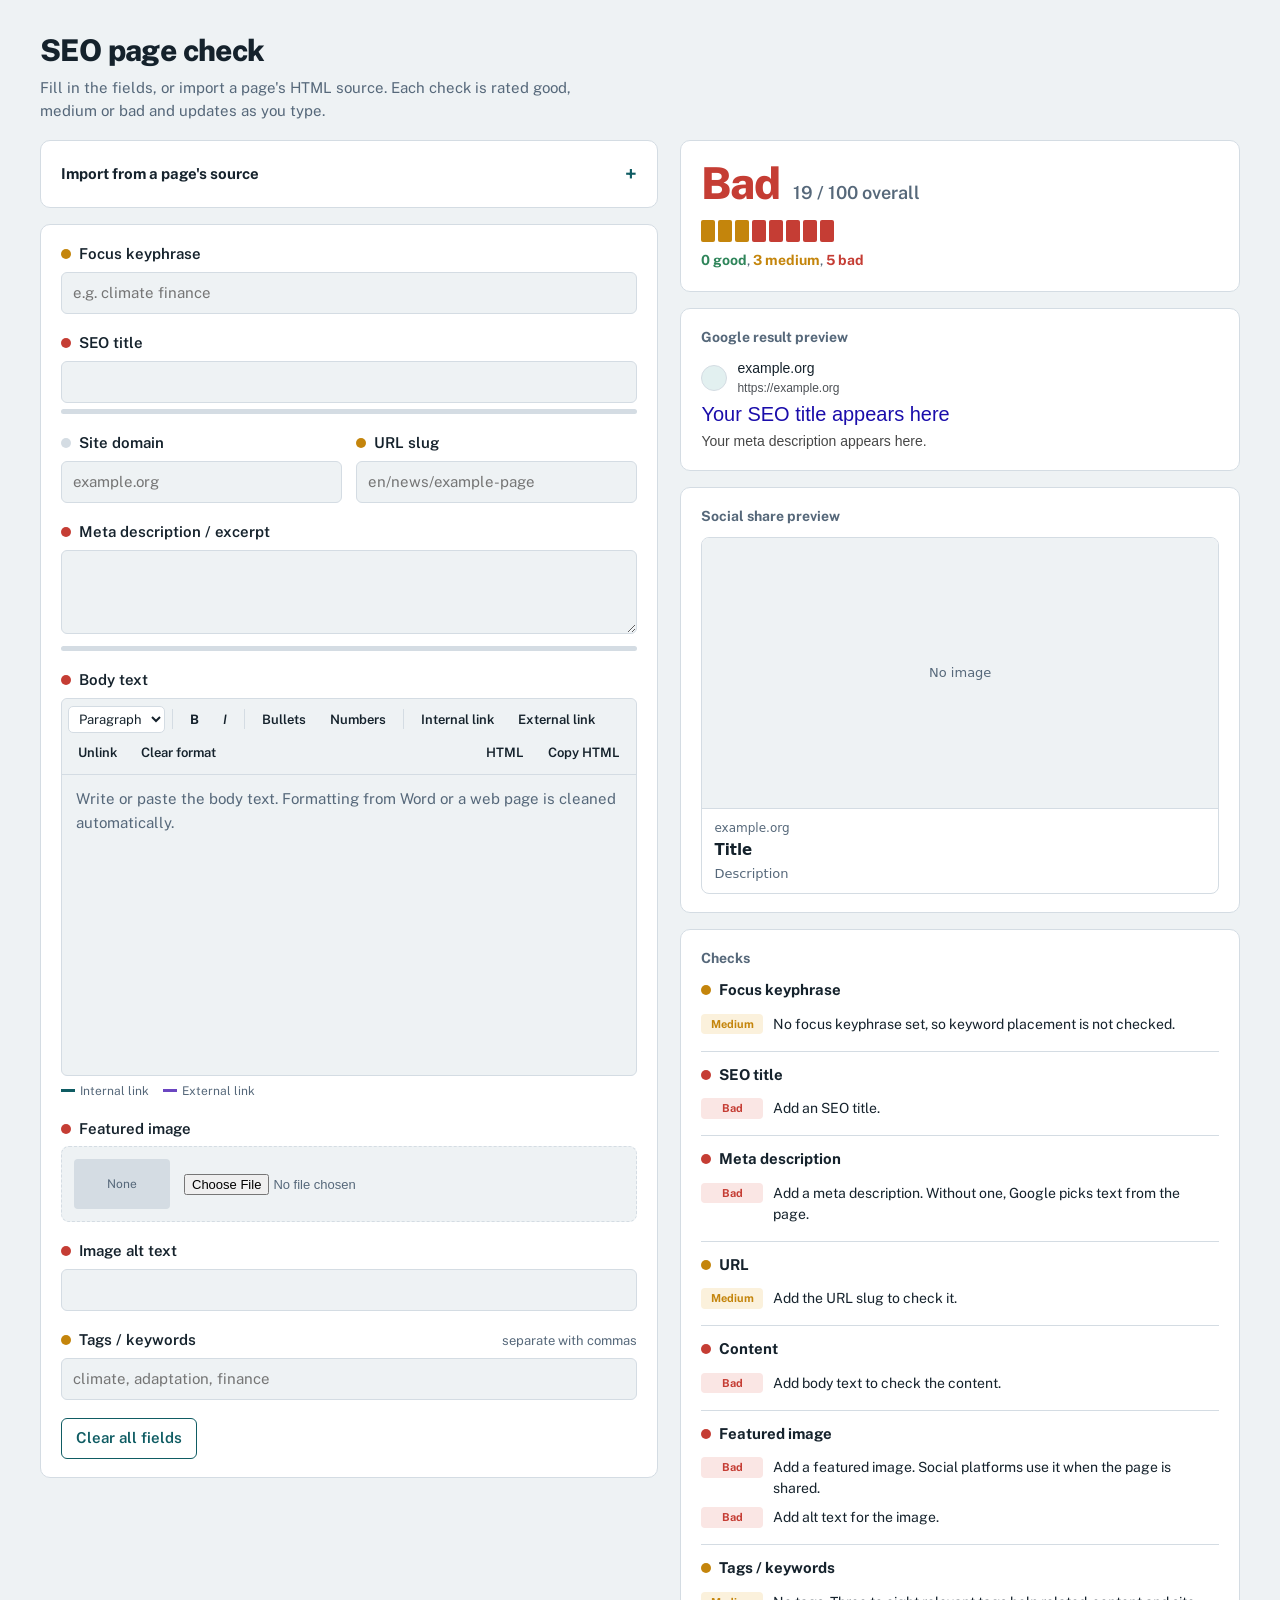
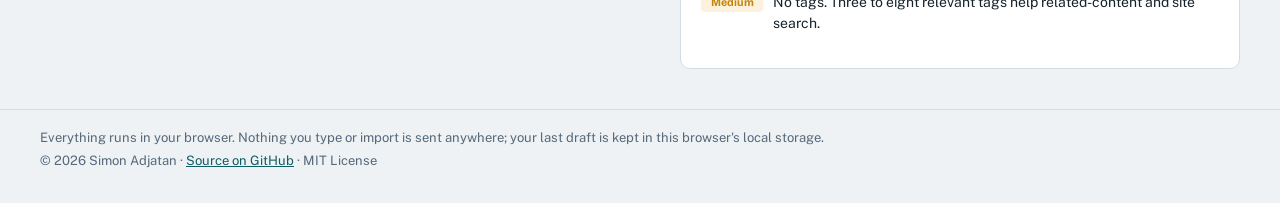
==== index.html @ a25891f6 "Initial release of SEO page check" ====
<!doctype html>
<html lang="en">
<head>
<meta charset="utf-8">
<meta name="viewport" content="width=device-width, initial-scale=1, viewport-fit=cover">
<title>SEO page check</title>
<meta name="description" content="Check a web page's SEO in your browser: title, meta description, URL, content, keyphrase, links, featured image and tags, with Google and social previews.">
<meta name="author" content="Simon Adjatan">
<meta name="theme-color" content="#0f5c63">
<link rel="canonical" href="https://thecoolsim.github.io/SEO-page-check/">
<meta property="og:type" content="website">
<meta property="og:title" content="SEO page check">
<meta property="og:description" content="Check a page's title, description, URL, content, links and images, with live Google and social previews. Runs in your browser.">
<meta property="og:url" content="https://thecoolsim.github.io/SEO-page-check/">
<meta name="twitter:card" content="summary">
<link rel="icon" href="data:image/svg+xml,%3Csvg xmlns='http://www.w3.org/2000/svg' viewBox='0 0 32 32'%3E%3Crect width='32' height='32' rx='7' fill='%230f5c63'/%3E%3Ccircle cx='14' cy='14' r='7' fill='none' stroke='white' stroke-width='3'/%3E%3Cpath d='M19 19l6 6' stroke='white' stroke-width='3' stroke-linecap='round'/%3E%3C/svg%3E">
<link rel="preconnect" href="https://fonts.googleapis.com">
<link rel="preconnect" href="https://fonts.gstatic.com" crossorigin>
<link href="https://fonts.googleapis.com/css2?family=Public+Sans:wght@400;500;600;700;800&display=swap" rel="stylesheet">
<link rel="stylesheet" href="seo-page-check.css">
</head>
<body>
<header class="top"><div class="wrap">
  <h1>SEO page check</h1>
  <p>Fill in the fields, or import a page's HTML source. Each check is rated good, medium or bad and updates as you type.</p>
</div></header>

<main class="wrap grid">
<section class="form">
  <div class="panel">
    <details id="importBox">
      <summary>Import from a page's source</summary>
      <ol>
        <li>Open the page in your browser.</li>
        <li>Open the source: Ctrl+U on Windows or Linux, Cmd+Option+U on a Mac (in Safari, turn on the Develop menu first).</li>
        <li>Select all, copy, and paste below.</li>
      </ol>
      <textarea id="src" placeholder="Paste the full HTML source here"></textarea>
      <div class="btns">
        <button id="importBtn" type="button">Read source</button>
        <button id="exampleBtn" type="button" class="ghost">Load an example</button>
        <span id="importMsg" class="small"></span>
      </div>
    </details>
  </div>

  <div class="panel">
    <div class="field">
      <label class="lbl" for="kp"><span class="dot" data-g="kp"></span>Focus keyphrase</label>
      <input type="text" id="kp" placeholder="e.g. climate finance">
    </div>
    <div class="field">
      <label class="lbl" for="title"><span class="dot" data-g="title"></span>SEO title <span class="hint" id="titleHint"></span></label>
      <input type="text" id="title">
      <div class="meter"><span id="titleBar"></span></div>
    </div>
    <div class="row2 field">
      <div>
        <label class="lbl" for="domain"><span class="dot"></span>Site domain</label>
        <input type="text" id="domain" placeholder="example.org">
      </div>
      <div>
        <label class="lbl" for="slug"><span class="dot" data-g="slug"></span>URL slug</label>
        <input type="text" id="slug" placeholder="en/news/example-page">
      </div>
    </div>
    <div class="field">
      <label class="lbl" for="desc"><span class="dot" data-g="desc"></span>Meta description / excerpt <span class="hint" id="descHint"></span></label>
      <textarea id="desc"></textarea>
      <div class="meter"><span id="descBar"></span></div>
    </div>
    <div class="field">
      <label class="lbl" id="bodyLbl"><span class="dot" data-g="body"></span>Body text <span class="hint" id="bodyHint"></span></label>
      <div class="rte-wrap" id="rteWrap">
        <div class="rte-bar" role="toolbar" aria-label="Body formatting">
          <select id="blockSel" class="fmt" aria-label="Text style" title="Text style">
            <option value="p">Paragraph</option><option value="h2">Heading 2</option><option value="h3">Heading 3</option><option value="h4">Heading 4</option><option value="blockquote">Quote</option>
          </select>
          <span class="sep fmt"></span>
          <button type="button" class="fmt" data-cmd="bold" title="Bold (Ctrl/Cmd+B)" aria-pressed="false"><b>B</b></button>
          <button type="button" class="fmt" data-cmd="italic" title="Italic (Ctrl/Cmd+I)" aria-pressed="false"><i>I</i></button>
          <span class="sep fmt"></span>
          <button type="button" class="fmt" data-cmd="insertUnorderedList" title="Bulleted list" aria-pressed="false">Bullets</button>
          <button type="button" class="fmt" data-cmd="insertOrderedList" title="Numbered list" aria-pressed="false">Numbers</button>
          <span class="sep fmt"></span>
          <button type="button" class="fmt" id="btnInt" title="Internal link">Internal link</button>
          <button type="button" class="fmt" id="btnExt" title="External link (Ctrl/Cmd+K)">External link</button>
          <button type="button" class="fmt" id="btnUnlink" title="Remove link">Unlink</button>
          <button type="button" class="fmt" id="btnClean" title="Remove bold, italic and stray formatting">Clear format</button>
          <span class="push"></span>
          <button type="button" id="btnHtml" aria-pressed="false" title="Show or edit the HTML">HTML</button>
          <button type="button" id="btnCopy" title="Copy clean HTML">Copy HTML</button>
        </div>
        <div class="rte-link" id="linkPanel" role="group" aria-label="Link">
          <strong id="linkLabel">Internal link</strong>
          <input type="text" id="linkUrl" aria-label="Link address">
          <label><input type="checkbox" id="linkBlank"> Open in new tab</label>
          <button type="button" id="linkApply">Apply</button>
          <button type="button" class="ghost" id="linkCancel">Cancel</button>
          <span class="note" id="linkNote"></span>
        </div>
        <div class="rte" id="bodyEditor" contenteditable="true" role="textbox" aria-multiline="true" aria-labelledby="bodyLbl" data-placeholder="Write or paste the body text. Formatting from Word or a web page is cleaned automatically."></div>
        <textarea id="bodyHtml" aria-label="Body HTML" spellcheck="false"></textarea>
      </div>
      <div class="rte-foot"><span class="k ki"><i></i>Internal link</span><span class="k ke"><i></i>External link</span><span id="linkCounts"></span><span id="copyMsg"></span></div>
    </div>
    <div class="field">
      <label class="lbl"><span class="dot" data-g="image"></span>Featured image</label>
      <div class="drop">
        <div class="thumb" id="thumb">None</div>
        <div class="info">
          <input type="file" id="imgFile" accept="image/*" aria-label="Choose featured image">
          <div id="imgInfo"></div>
        </div>
      </div>
    </div>
    <div class="field">
      <label class="lbl" for="alt"><span class="dot" data-g="image"></span>Image alt text</label>
      <input type="text" id="alt">
    </div>
    <div class="field">
      <label class="lbl" for="tags"><span class="dot" data-g="tags"></span>Tags / keywords <span class="hint">separate with commas</span></label>
      <input type="text" id="tags" placeholder="climate, adaptation, finance">
    </div>
    <div class="btns">
      <button type="button" class="ghost" id="clearBtn">Clear all fields</button>
    </div>
  </div>
</section>

<aside class="results">
  <div class="verdict" id="verdict"></div>
  <div class="previews">
    <div class="panel pv"><h2>Google result preview</h2><div class="serp" id="serp"></div></div>
    <div class="panel pv"><h2>Social share preview</h2><div class="social" id="social"></div></div>
  </div>
  <div class="panel groups"><h2>Checks</h2><div id="groups"></div></div>
</aside>
</main>

<footer class="foot"><div class="wrap">
  <p>Everything runs in your browser. Nothing you type or import is sent anywhere; your last draft is kept in this browser's local storage.</p>
  <p>&copy; 2026 Simon Adjatan &middot; <a href="https://github.com/Thecoolsim/SEO-page-check">Source on GitHub</a> &middot; MIT License</p>
</div></footer>

<script src="seo-page-check.js"></script>
</body>
</html>
---- seo-page-check.css ----
:root{
  --bg:#eef2f4; --surface:#ffffff; --ink:#15222c; --muted:#56687a; --line:#d4dce3;
  --accent:#0f5c63; --accent-soft:#e2f0f0;
  --good:#2f855a; --ok:#c4850c; --bad:#c53d34;
  --good-soft:#e5f3eb; --ok-soft:#fbf1dc; --bad-soft:#fae6e4;
  --serp-title:#1a0dab; --serp-url:#4d5156; --serp-desc:#474747; --ext:#6b46c1;
  box-sizing:border-box;
  padding-top:env(safe-area-inset-top,0px);
  padding-bottom:env(safe-area-inset-bottom,0px);
}
@media (prefers-color-scheme:dark){
  :root:not([data-theme="light"]){
    --bg:#0f171d; --surface:#17232c; --ink:#e4ecf1; --muted:#98aab8; --line:#2a3a46;
    --accent:#62b8bd; --accent-soft:#1b3438;
    --good:#55b67f; --ok:#e2a93b; --bad:#e3685f;
    --good-soft:#18322a; --ok-soft:#382c14; --bad-soft:#3a1d1b;
    --serp-title:#99c3ff; --serp-url:#bdc1c6; --serp-desc:#bdc1c6; --ext:#b9a2f0;
  }
}
:root[data-theme="dark"]{
  --bg:#0f171d; --surface:#17232c; --ink:#e4ecf1; --muted:#98aab8; --line:#2a3a46;
  --accent:#62b8bd; --accent-soft:#1b3438;
  --good:#55b67f; --ok:#e2a93b; --bad:#e3685f;
  --good-soft:#18322a; --ok-soft:#382c14; --bad-soft:#3a1d1b;
  --serp-title:#99c3ff; --serp-url:#bdc1c6; --serp-desc:#bdc1c6; --ext:#b9a2f0;
}
html{scroll-padding-top:env(safe-area-inset-top,0px)}
*,*::before,*::after{box-sizing:inherit}
body{margin:0;background:var(--bg);color:var(--ink);font-family:"Public Sans",system-ui,-apple-system,"Segoe UI",Roboto,Arial,sans-serif;font-size:15px;line-height:1.5}
.wrap{max-width:1240px;margin:0 auto;padding:0 20px}
.top{padding:28px 0 18px}
.top h1{font-size:30px;font-weight:800;letter-spacing:-0.02em;margin:0 0 4px}
.top p{margin:0;color:var(--muted);max-width:62ch}
.grid{display:grid;grid-template-columns:minmax(0,1.05fr) minmax(0,0.95fr);gap:22px;align-items:start;padding-bottom:40px}
@media (max-width:900px){.grid{grid-template-columns:minmax(0,1fr)}}
.panel{background:var(--surface);border:1px solid var(--line);border-radius:10px;padding:18px 20px}
.form .panel+.panel{margin-top:16px}
.field{margin-bottom:18px}
.field:last-child{margin-bottom:0}
label.lbl{display:flex;align-items:center;gap:8px;font-weight:600;margin-bottom:6px}
.dot{width:10px;height:10px;border-radius:50%;flex:none;background:var(--line)}
.dot.good{background:var(--good)} .dot.ok{background:var(--ok)} .dot.bad{background:var(--bad)}
.hint{font-weight:400;color:var(--muted);font-size:13px;margin-left:auto;text-align:right}
input[type=text],textarea{width:100%;font:inherit;color:var(--ink);background:var(--bg);border:1px solid var(--line);border-radius:6px;padding:9px 11px}
textarea{resize:vertical;min-height:84px}
.rte-wrap{border:1px solid var(--line);border-radius:6px;background:var(--bg)}
.rte-wrap:focus-within{outline:2px solid var(--accent);outline-offset:2px}
.rte-bar{display:flex;flex-wrap:wrap;gap:4px;padding:6px;border-bottom:1px solid var(--line);align-items:center;position:sticky;top:env(safe-area-inset-top,0px);background:var(--bg);border-radius:6px 6px 0 0;z-index:2}
.rte-bar button{background:transparent;color:var(--ink);border:1px solid transparent;padding:4px 9px;font-size:13px;border-radius:5px}
.rte-bar button:hover{border-color:var(--line)}
.rte-bar button[aria-pressed="true"]{background:var(--accent-soft);border-color:var(--accent);color:var(--accent)}
.rte-bar select{font:inherit;font-size:13px;color:var(--ink);background:var(--surface);border:1px solid var(--line);border-radius:5px;padding:4px 6px}
.rte-bar .sep{width:1px;height:20px;background:var(--line);margin:0 3px}
.rte-bar .push{margin-left:auto}
.rte-link{display:none;gap:8px;flex-wrap:wrap;align-items:center;padding:8px;border-bottom:1px solid var(--line);font-size:13px}
.rte-link.open{display:flex}
.rte-link input[type=text]{flex:1;min-width:200px;padding:6px 9px;background:var(--surface)}
.rte-link button{padding:5px 12px;font-size:13px}
.rte-link .note{flex-basis:100%;color:var(--muted)}
.rte{min-height:300px;max-height:680px;overflow:auto;padding:12px 14px;outline:none;line-height:1.6}
.rte:empty::before{content:attr(data-placeholder);color:var(--muted)}
.rte h2{font-size:20px;margin:18px 0 6px;line-height:1.3}
.rte h3{font-size:17px;margin:16px 0 6px}
.rte h4{font-size:15px;margin:14px 0 4px}
.rte p{margin:0 0 10px}
.rte ul,.rte ol{margin:0 0 10px;padding-left:22px}
.rte blockquote{margin:0 0 10px;padding-left:12px;border-left:3px solid var(--line);color:var(--muted)}
.rte a{text-underline-offset:2px}
.rte a[data-kind="internal"]{color:var(--accent);text-decoration:underline dotted}
.rte a[data-kind="external"]{color:var(--ext);text-decoration:underline}
.rte a[data-kind="external"]::after{content:"\2197";font-size:.8em;margin-left:1px}
#bodyHtml{display:none;border:0;border-radius:0 0 6px 6px;min-height:300px;font-family:ui-monospace,Menlo,Consolas,monospace;font-size:13px;background:var(--bg)}
.rte-wrap.html #bodyHtml{display:block}
.rte-wrap.html .rte,.rte-wrap.html .fmt{display:none}
.rte-foot{display:flex;flex-wrap:wrap;gap:14px;font-size:12px;color:var(--muted);margin-top:6px}
.rte-foot .k{display:inline-flex;align-items:center;gap:5px}
.rte-foot .k i{width:14px;height:3px;display:inline-block}
.rte-foot .ki i{background:var(--accent)} .rte-foot .ke i{background:var(--ext)}
#src{min-height:120px;font-size:13px}
input:focus-visible,textarea:focus-visible,button:focus-visible,summary:focus-visible,.drop:focus-within{outline:2px solid var(--accent);outline-offset:2px}
.meter{height:5px;background:var(--line);border-radius:3px;margin-top:6px;overflow:hidden}
.meter span{display:block;height:100%;width:0;background:var(--muted);transition:width .2s}
.meter span.good{background:var(--good)} .meter span.ok{background:var(--ok)} .meter span.bad{background:var(--bad)}
.row2{display:grid;grid-template-columns:1fr 1fr;gap:14px}
@media (max-width:560px){.row2{grid-template-columns:1fr}}
.small{font-size:13px;color:var(--muted);margin:6px 0 0}
button{font:inherit;font-weight:600;border-radius:6px;padding:8px 14px;cursor:pointer;border:1px solid var(--accent);background:var(--accent);color:var(--surface)}
button.ghost{background:transparent;color:var(--accent)}
details summary{cursor:pointer;font-weight:700;list-style:none;display:flex;justify-content:space-between;align-items:center}
details summary::-webkit-details-marker{display:none}
details summary::after{content:"+";font-size:20px;color:var(--accent)}
details[open] summary::after{content:"\2212"}
details ol{margin:10px 0 12px;padding-left:20px;color:var(--muted);font-size:14px}
.btns{display:flex;gap:10px;flex-wrap:wrap;align-items:center;margin-top:10px}
#importMsg{font-size:13px}
.drop{display:flex;gap:14px;align-items:center;border:1px dashed var(--line);border-radius:8px;padding:12px;background:var(--bg)}
.drop .thumb{width:96px;height:50px;border-radius:4px;background:var(--line);flex:none;overflow:hidden;display:flex;align-items:center;justify-content:center;color:var(--muted);font-size:12px}
.drop .thumb img{width:100%;height:100%;object-fit:cover}
.drop .info{font-size:13px;color:var(--muted);flex:1;min-width:0;overflow-wrap:anywhere}
.drop input[type=file]{font-size:13px;max-width:100%}

.results{position:sticky;top:calc(env(safe-area-inset-top,0px) + 12px)}
@media (max-width:900px){.results{position:static}}
.verdict{border-radius:10px;padding:20px;border:1px solid var(--line);background:var(--surface);margin-bottom:16px}
.verdict .big{display:flex;align-items:baseline;gap:14px;flex-wrap:wrap}
.verdict .word{font-size:44px;font-weight:800;letter-spacing:-0.03em;line-height:1}
.verdict .pct{font-size:18px;font-weight:600;color:var(--muted)}
.verdict.good .word{color:var(--good)} .verdict.ok .word{color:var(--ok)} .verdict.bad .word{color:var(--bad)}
.strip{display:flex;gap:3px;margin:14px 0 8px;flex-wrap:wrap}
.strip i{width:14px;height:22px;border-radius:2px;display:block}
.strip i.good{background:var(--good)} .strip i.ok{background:var(--ok)} .strip i.bad{background:var(--bad)}
.counts{font-size:14px;color:var(--muted)}
.counts b.good{color:var(--good)} .counts b.ok{color:var(--ok)} .counts b.bad{color:var(--bad)}
.previews{display:grid;gap:16px;margin-bottom:16px}
.pv h2,.groups h2{font-size:14px;font-weight:700;margin:0 0 10px;color:var(--muted)}
.serp{font-family:Arial,sans-serif}
.serp-site{display:flex;gap:10px;align-items:center;margin-bottom:4px}
.fav{width:26px;height:26px;border-radius:50%;background:var(--accent-soft);border:1px solid var(--line);flex:none}
.serp-name{font-size:14px;color:var(--ink)}
.serp-url{font-size:12px;color:var(--serp-url);overflow-wrap:anywhere}
.serp-title{font-size:20px;color:var(--serp-title);line-height:1.3;margin:2px 0 3px}
.serp-desc{font-size:14px;color:var(--serp-desc);line-height:1.58}
.social{border:1px solid var(--line);border-radius:8px;overflow:hidden;font-family:system-ui,-apple-system,"Segoe UI",Arial,sans-serif}
.social .img{aspect-ratio:1.91/1;background:var(--bg);display:flex;align-items:center;justify-content:center;color:var(--muted);font-size:13px;text-align:center;padding:10px}
.social .img img{width:100%;height:100%;object-fit:cover;display:block}
.social .img.has{padding:0}
.social .txt{padding:10px 12px;border-top:1px solid var(--line)}
.social .d{font-size:12px;color:var(--muted)}
.social .t{font-weight:700;font-size:15px;margin:2px 0;overflow:hidden;display:-webkit-box;-webkit-line-clamp:2;-webkit-box-orient:vertical}
.social .s{font-size:13px;color:var(--muted);overflow:hidden;display:-webkit-box;-webkit-line-clamp:1;-webkit-box-orient:vertical}
.group{border-top:1px solid var(--line);padding:12px 0}
.group:first-of-type{border-top:0;padding-top:0}
.group h3{display:flex;align-items:center;gap:8px;font-size:15px;margin:0 0 8px}
.group ul{list-style:none;margin:0;padding:0}
.group li{display:grid;grid-template-columns:62px 1fr;gap:10px;align-items:start;padding:4px 0;font-size:14px}
.tag{font-size:11px;font-weight:700;border-radius:4px;padding:2px 0;text-align:center}
.tag.good{background:var(--good-soft);color:var(--good)}
.tag.ok{background:var(--ok-soft);color:var(--ok)}
.tag.bad{background:var(--bad-soft);color:var(--bad)}
@media (prefers-reduced-motion:reduce){*{transition:none!important}}
.foot{border-top:1px solid var(--line);padding:18px 0 28px;font-size:13px;color:var(--muted)}
.foot p{margin:0 0 4px}
.foot a{color:var(--accent)}
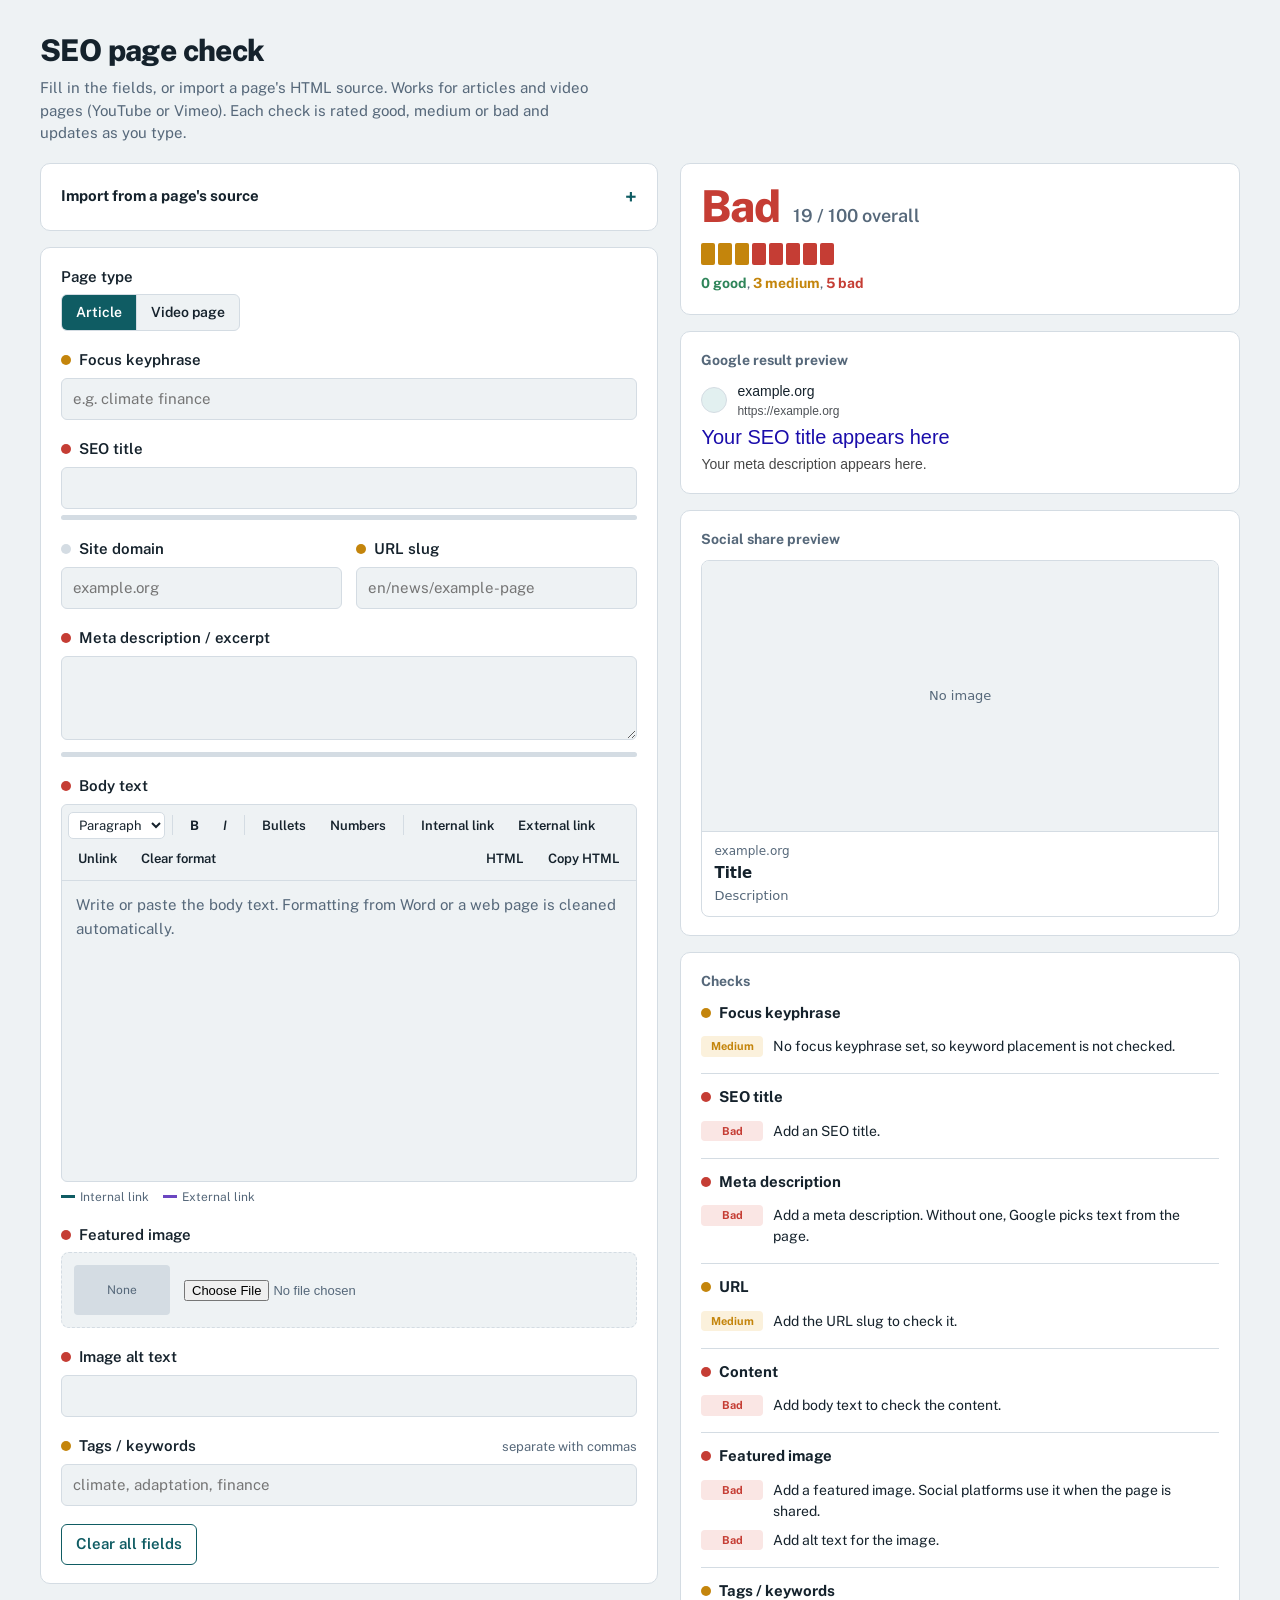
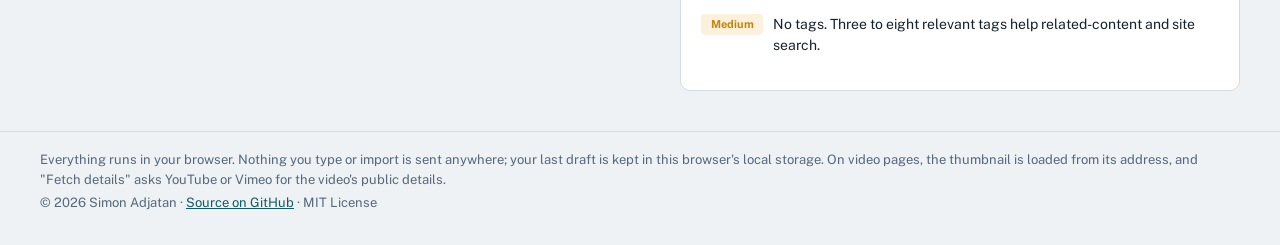
==== commit 2710319b: "Add video page checks and VideoObject JSON-LD generator - Page type switch: Article or Video page - " ====
--- a/index.html
+++ b/index.html
@@ -22,7 +22,7 @@
 <body>
 <header class="top"><div class="wrap">
   <h1>SEO page check</h1>
-  <p>Fill in the fields, or import a page's HTML source. Each check is rated good, medium or bad and updates as you type.</p>
+  <p>Fill in the fields, or import a page's HTML source. Works for articles and video pages (YouTube or Vimeo). Each check is rated good, medium or bad and updates as you type.</p>
 </div></header>
 
 <main class="wrap grid">
@@ -46,6 +46,13 @@
 
   <div class="panel">
     <div class="field">
+      <span class="lbl">Page type</span>
+      <div class="seg" role="radiogroup" aria-label="Page type">
+        <label><input type="radio" name="ptype" value="article" checked> Article</label>
+        <label><input type="radio" name="ptype" value="video"> Video page</label>
+      </div>
+    </div>
+    <div class="field">
       <label class="lbl" for="kp"><span class="dot" data-g="kp"></span>Focus keyphrase</label>
       <input type="text" id="kp" placeholder="e.g. climate finance">
     </div>
@@ -68,6 +75,49 @@
       <label class="lbl" for="desc"><span class="dot" data-g="desc"></span>Meta description / excerpt <span class="hint" id="descHint"></span></label>
       <textarea id="desc"></textarea>
       <div class="meter"><span id="descBar"></span></div>
+    </div>
+    <div class="video-only vbox">
+      <h2>Video</h2>
+      <div class="field">
+        <label class="lbl" for="vurl"><span class="dot" data-g="vurl"></span>YouTube or Vimeo address <span class="hint">or paste the embed code</span></label>
+        <div class="inline">
+          <input type="text" id="vurl" placeholder="https://www.youtube.com/watch?v=... or https://vimeo.com/...">
+          <button type="button" id="vfetch" title="Fill empty video fields from YouTube or Vimeo">Fetch details</button>
+        </div>
+        <p class="small" id="vmsg"></p>
+      </div>
+      <div class="field">
+        <label class="lbl" for="vtitle"><span class="dot" data-g="vtitle"></span>Video title <span class="hint" id="vtitleHint"></span></label>
+        <input type="text" id="vtitle">
+      </div>
+      <div class="field">
+        <label class="lbl" for="vdesc"><span class="dot" data-g="vdesc"></span>Video description <span class="hint" id="vdescHint"></span></label>
+        <textarea id="vdesc" placeholder="What the video shows. Add chapters on their own lines:&#10;0:00 Introduction&#10;1:15 First topic"></textarea>
+      </div>
+      <div class="field">
+        <label class="lbl" for="vthumb"><span class="dot" data-g="vthumb"></span>Thumbnail URL</label>
+        <div class="drop">
+          <div class="thumb vthumb" id="vprev">None</div>
+          <div class="info"><input type="text" id="vthumb" placeholder="https://..."><div id="vthumbInfo"></div></div>
+        </div>
+      </div>
+      <div class="row2 field">
+        <div>
+          <label class="lbl" for="vdate"><span class="dot" data-g="vdate"></span>Upload date</label>
+          <input type="date" id="vdate">
+        </div>
+        <div>
+          <label class="lbl" for="vdur"><span class="dot" data-g="vdur"></span>Duration</label>
+          <input type="text" id="vdur" placeholder="4:35">
+        </div>
+      </div>
+      <div class="field">
+        <label class="lbl" for="vtrans"><span class="dot" data-g="vtrans"></span>Transcript <span class="hint" id="vtransHint"></span></label>
+        <textarea id="vtrans" class="tall" placeholder="Everything that is said in the video"></textarea>
+      </div>
+      <div class="field">
+        <label class="check"><span class="dot" data-g="vcap"></span><input type="checkbox" id="vcap"> Captions or subtitles are available</label>
+      </div>
     </div>
     <div class="field">
       <label class="lbl" id="bodyLbl"><span class="dot" data-g="body"></span>Body text <span class="hint" id="bodyHint"></span></label>
@@ -135,11 +185,17 @@
     <div class="panel pv"><h2>Social share preview</h2><div class="social" id="social"></div></div>
   </div>
   <div class="panel groups"><h2>Checks</h2><div id="groups"></div></div>
+  <div class="panel video-only ldbox">
+    <h2>Video structured data</h2>
+    <p class="small">Add this to the page so Google can show the video in results. Check it with the <a href="https://search.google.com/test/rich-results" target="_blank" rel="noopener">Rich Results Test</a>.</p>
+    <pre id="ld"></pre>
+    <div class="btns"><button type="button" id="ldCopy">Copy JSON-LD</button><span id="ldMsg" class="small"></span></div>
+  </div>
 </aside>
 </main>
 
 <footer class="foot"><div class="wrap">
-  <p>Everything runs in your browser. Nothing you type or import is sent anywhere; your last draft is kept in this browser's local storage.</p>
+  <p>Everything runs in your browser. Nothing you type or import is sent anywhere; your last draft is kept in this browser's local storage. On video pages, the thumbnail is loaded from its address, and "Fetch details" asks YouTube or Vimeo for the video's public details.</p>
   <p>&copy; 2026 Simon Adjatan &middot; <a href="https://github.com/Thecoolsim/SEO-page-check">Source on GitHub</a> &middot; MIT License</p>
 </div></footer>
 
--- a/seo-page-check.css
+++ b/seo-page-check.css
@@ -37,11 +37,11 @@
 .form .panel+.panel{margin-top:16px}
 .field{margin-bottom:18px}
 .field:last-child{margin-bottom:0}
-label.lbl{display:flex;align-items:center;gap:8px;font-weight:600;margin-bottom:6px}
+.lbl{display:flex;align-items:center;gap:8px;font-weight:600;margin-bottom:6px}
 .dot{width:10px;height:10px;border-radius:50%;flex:none;background:var(--line)}
 .dot.good{background:var(--good)} .dot.ok{background:var(--ok)} .dot.bad{background:var(--bad)}
 .hint{font-weight:400;color:var(--muted);font-size:13px;margin-left:auto;text-align:right}
-input[type=text],textarea{width:100%;font:inherit;color:var(--ink);background:var(--bg);border:1px solid var(--line);border-radius:6px;padding:9px 11px}
+input[type=text],input[type=date],textarea{width:100%;font:inherit;color:var(--ink);background:var(--bg);border:1px solid var(--line);border-radius:6px;padding:9px 11px}
 textarea{resize:vertical;min-height:84px}
 .rte-wrap{border:1px solid var(--line);border-radius:6px;background:var(--bg)}
 .rte-wrap:focus-within{outline:2px solid var(--accent);outline-offset:2px}
@@ -141,3 +141,35 @@
 .foot{border-top:1px solid var(--line);padding:18px 0 28px;font-size:13px;color:var(--muted)}
 .foot p{margin:0 0 4px}
 .foot a{color:var(--accent)}
+.seg{display:inline-flex;border:1px solid var(--line);border-radius:6px;overflow:hidden;background:var(--bg)}
+.seg label{display:flex;align-items:center;gap:6px;padding:7px 14px;cursor:pointer;font-weight:600;font-size:14px}
+.seg label+label{border-left:1px solid var(--line)}
+.seg input{position:absolute;opacity:0;pointer-events:none}
+.seg label:has(input:checked){background:var(--accent);color:var(--surface)}
+.seg label:has(input:focus-visible){outline:2px solid var(--accent);outline-offset:-2px}
+.video-only{display:none}
+body.is-video .video-only{display:block}
+.vbox{border-top:1px solid var(--line);margin:0 0 18px;padding-top:16px}
+.vbox h2{font-size:17px;margin:0 0 12px}
+.inline{display:flex;gap:8px}
+.inline input{flex:1;min-width:0}
+.inline button{flex:none}
+@media (max-width:560px){.inline{flex-direction:column}}
+textarea.tall{min-height:160px}
+label.check{display:flex;align-items:center;gap:8px;font-weight:600;cursor:pointer}
+.drop .thumb.vthumb{width:128px;height:72px;position:relative}
+.dur{position:absolute;right:4px;bottom:4px;background:rgba(0,0,0,.8);color:#fff;font-size:11px;font-weight:600;padding:1px 4px;border-radius:3px;font-family:Arial,sans-serif}
+.drop .info input[type=text]{margin-bottom:6px;font-size:13px}
+.serp.has-vid .serp-body{display:grid;grid-template-columns:minmax(0,1fr) 150px;gap:14px;align-items:start}
+.serp-vid{position:relative;width:150px;aspect-ratio:16/9;border-radius:8px;overflow:hidden;background:var(--line)}
+.serp-vid img{width:100%;height:100%;object-fit:cover;display:block}
+.serp-meta{font-size:13px;color:var(--serp-url);margin-top:4px}
+@media (max-width:480px){.serp.has-vid .serp-body{grid-template-columns:1fr}.serp-vid{width:100%}}
+.social .img{position:relative}
+.play{position:absolute;left:50%;top:50%;width:54px;height:54px;margin:-27px 0 0 -27px;border-radius:50%;background:rgba(0,0,0,.65)}
+.play::after{content:"";position:absolute;left:21px;top:16px;border-left:18px solid #fff;border-top:11px solid transparent;border-bottom:11px solid transparent}
+.ldbox{margin-top:16px}
+.ldbox h2{font-size:14px;font-weight:700;margin:0 0 6px;color:var(--muted)}
+.ldbox a{color:var(--accent)}
+#ld{background:var(--bg);border:1px solid var(--line);border-radius:6px;padding:10px 12px;font:12px/1.5 ui-monospace,Menlo,Consolas,monospace;overflow:auto;max-height:420px;white-space:pre-wrap;overflow-wrap:anywhere;margin:10px 0 0}
+@media (max-width:480px){.drop{flex-direction:column;align-items:stretch}.drop .info{width:100%}}
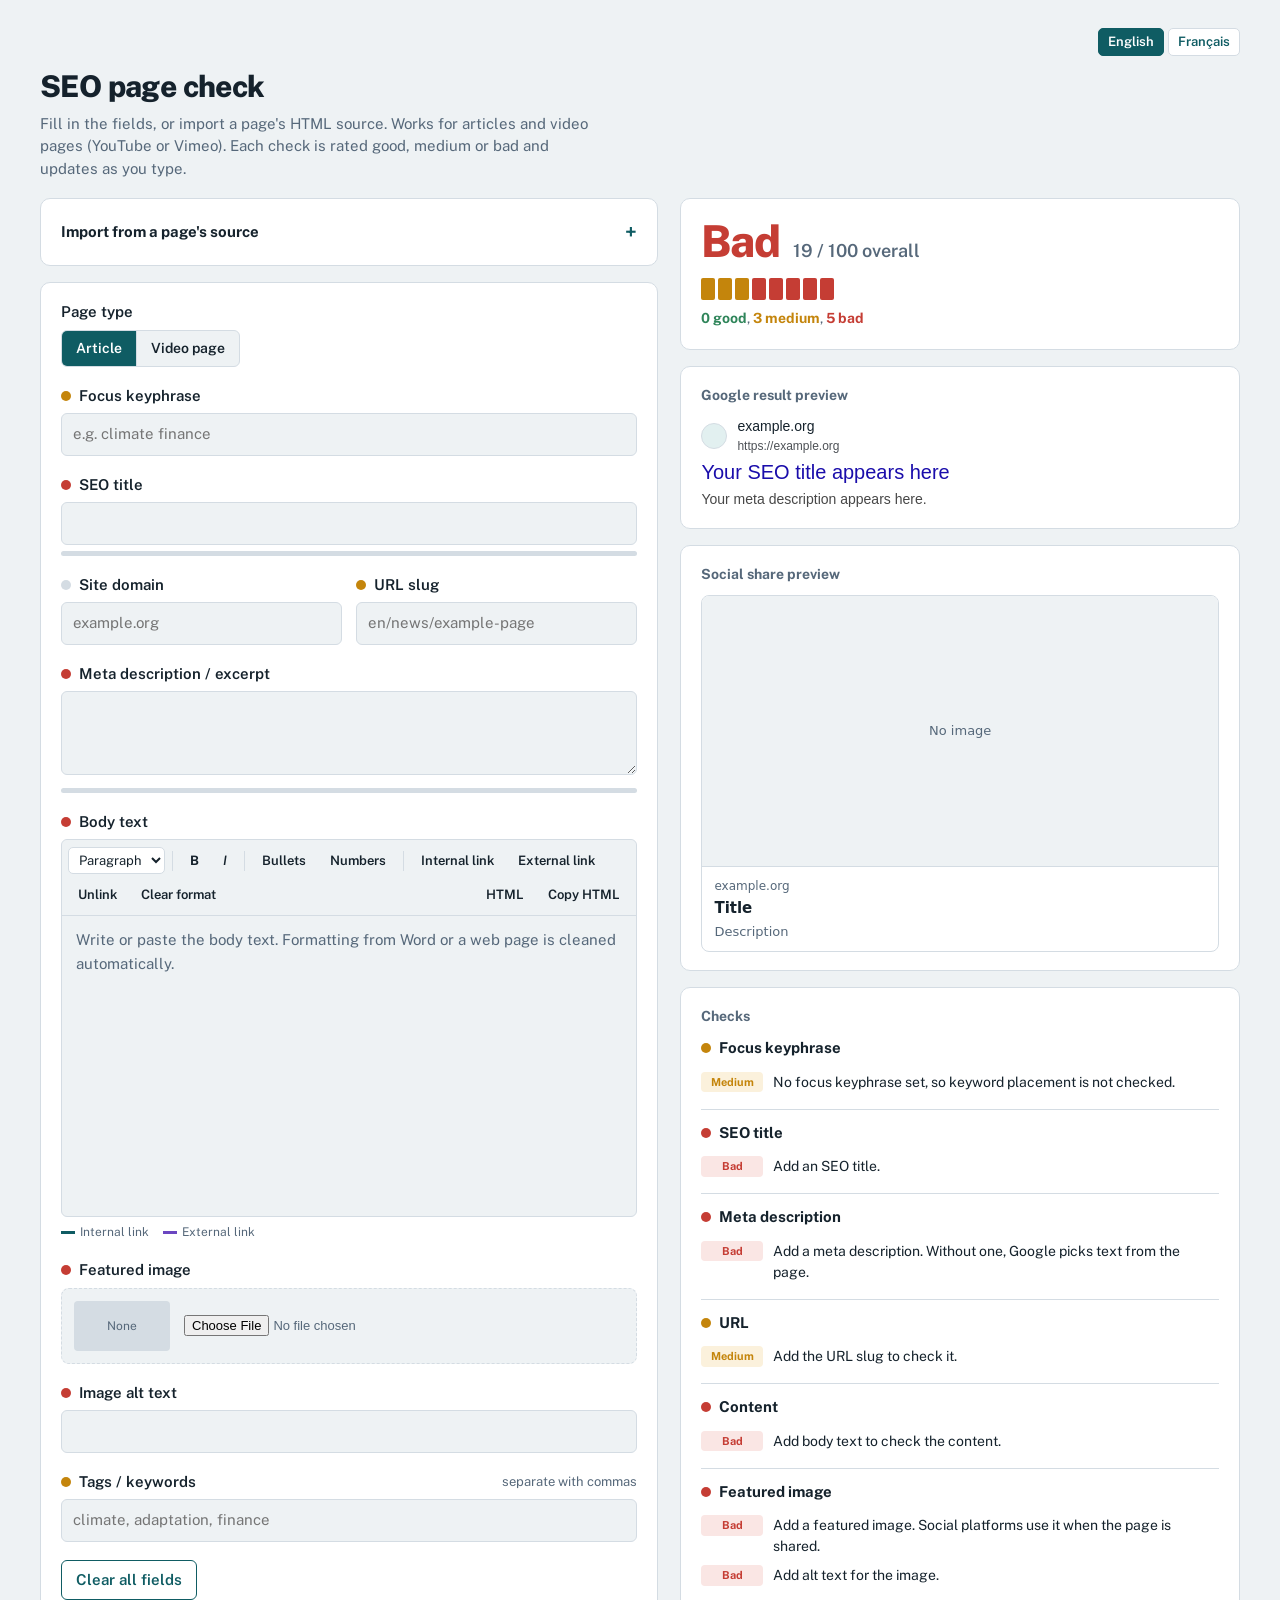
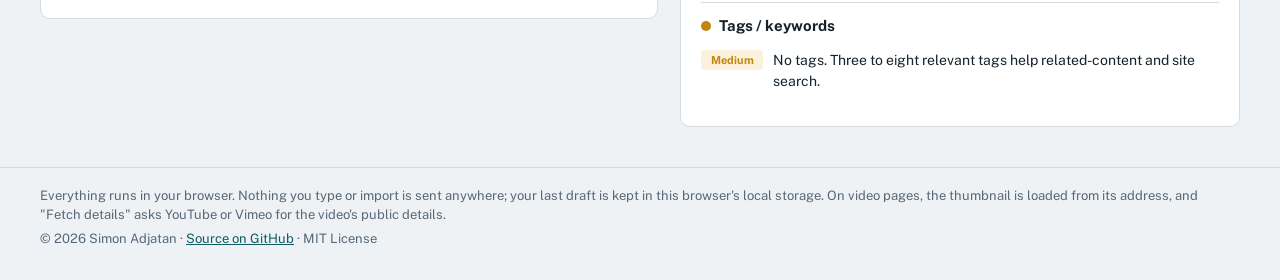
==== commit 81b3762e: "Add French version with French SEO rules - fr/index.html: French interface, linked to the English pa" ====
--- a/index.html
+++ b/index.html
@@ -8,6 +8,9 @@
 <meta name="author" content="Simon Adjatan">
 <meta name="theme-color" content="#0f5c63">
 <link rel="canonical" href="https://thecoolsim.github.io/SEO-page-check/">
+<link rel="alternate" hreflang="en" href="https://thecoolsim.github.io/SEO-page-check/">
+<link rel="alternate" hreflang="fr" href="https://thecoolsim.github.io/SEO-page-check/fr/">
+<link rel="alternate" hreflang="x-default" href="https://thecoolsim.github.io/SEO-page-check/">
 <meta property="og:type" content="website">
 <meta property="og:title" content="SEO page check">
 <meta property="og:description" content="Check a page's title, description, URL, content, links and images, with live Google and social previews. Runs in your browser.">
@@ -21,6 +24,7 @@
 </head>
 <body>
 <header class="top"><div class="wrap">
+  <nav class="langs" aria-label="Language"><span aria-current="true">English</span><a href="fr/" hreflang="fr" lang="fr">Français</a></nav>
   <h1>SEO page check</h1>
   <p>Fill in the fields, or import a page's HTML source. Works for articles and video pages (YouTube or Vimeo). Each check is rated good, medium or bad and updates as you type.</p>
 </div></header>
--- a/seo-page-check.css
+++ b/seo-page-check.css
@@ -173,3 +173,9 @@
 .ldbox a{color:var(--accent)}
 #ld{background:var(--bg);border:1px solid var(--line);border-radius:6px;padding:10px 12px;font:12px/1.5 ui-monospace,Menlo,Consolas,monospace;overflow:auto;max-height:420px;white-space:pre-wrap;overflow-wrap:anywhere;margin:10px 0 0}
 @media (max-width:480px){.drop{flex-direction:column;align-items:stretch}.drop .info{width:100%}}
+.top .wrap{position:relative}
+.langs{display:flex;gap:4px;justify-content:flex-end;font-size:13px;font-weight:600;margin-bottom:8px}
+.langs a,.langs span{padding:3px 9px;border-radius:5px;border:1px solid var(--line)}
+.langs a{color:var(--accent);text-decoration:none;background:var(--surface)}
+.langs a:hover{border-color:var(--accent)}
+.langs span{background:var(--accent);border-color:var(--accent);color:var(--surface)}
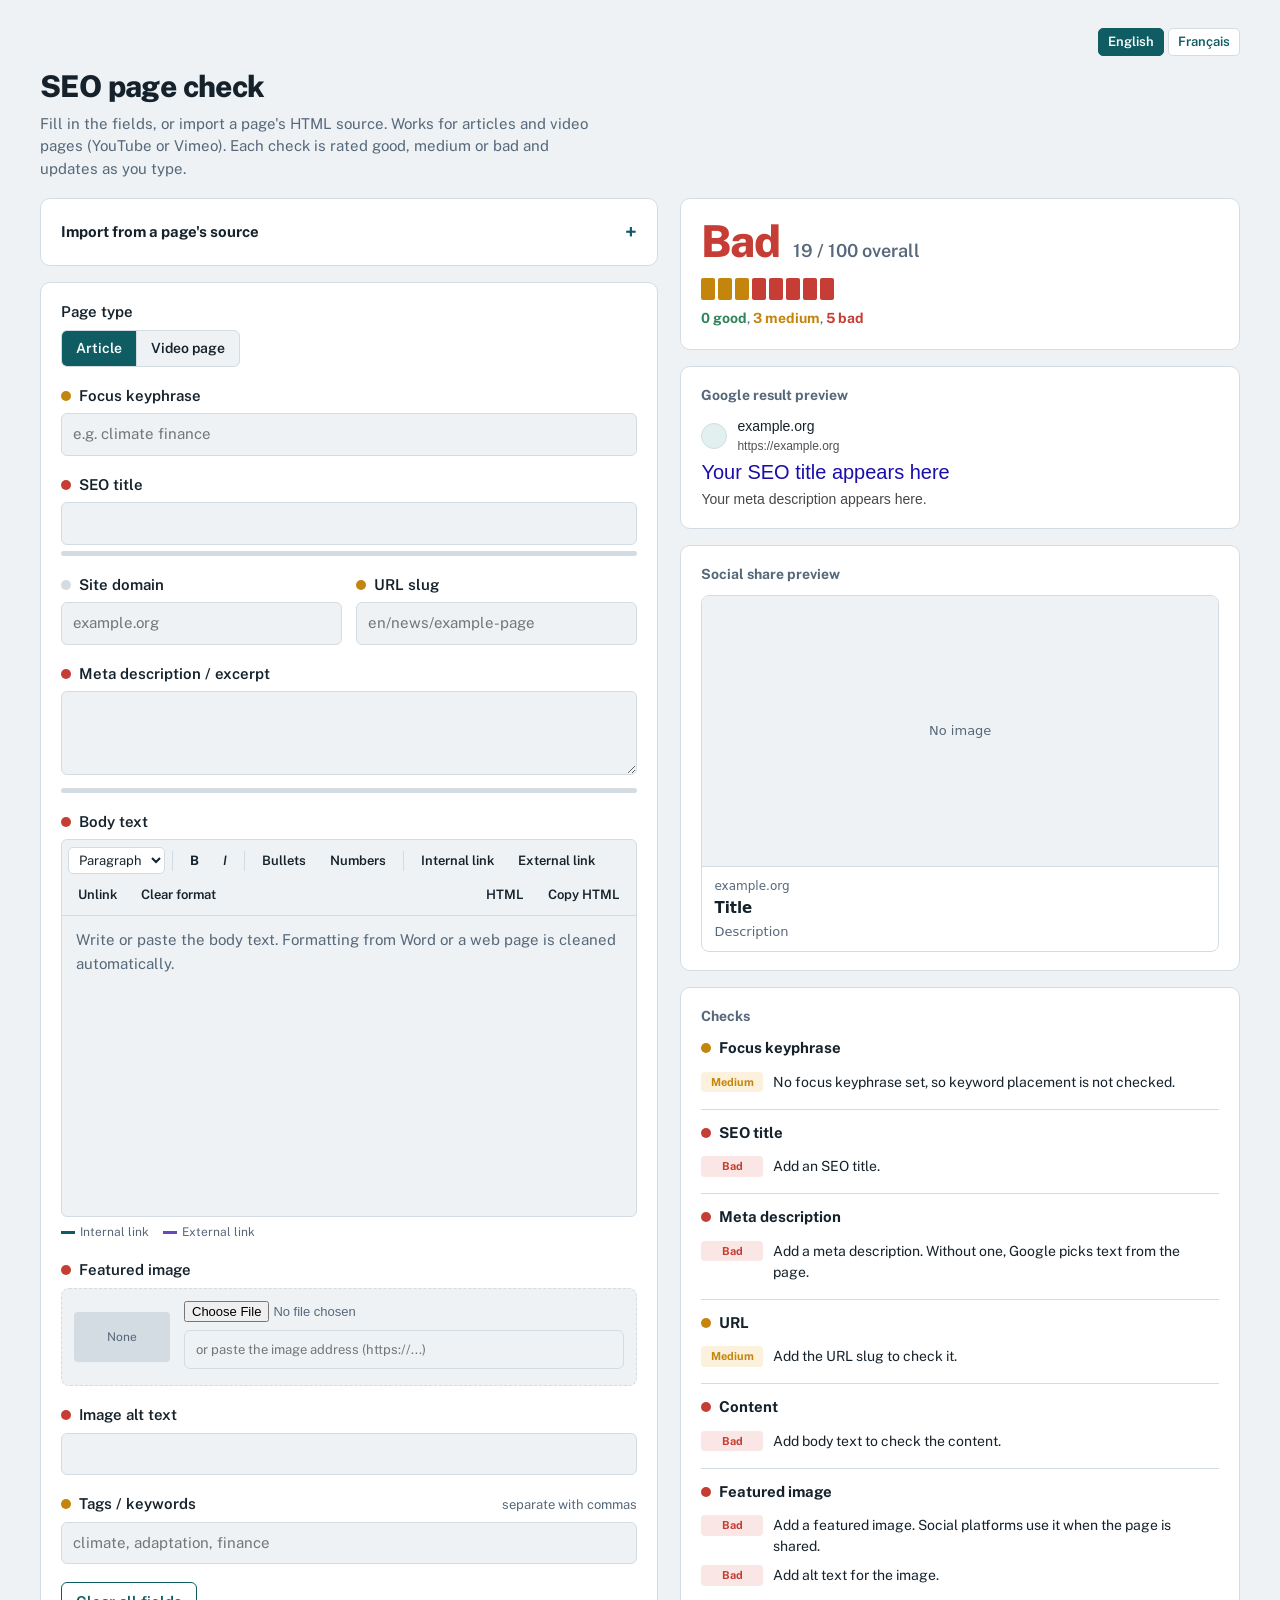
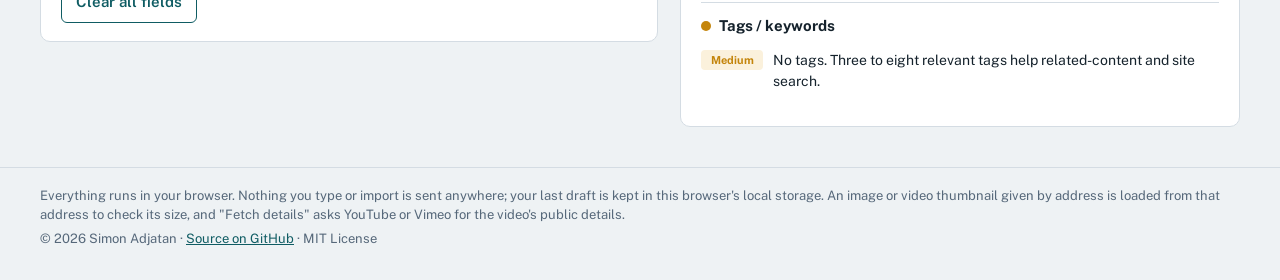
==== commit 1e5bc565: "Featured image by URL; complete the French example - Featured image can be given by address as well " ====
--- a/index.html
+++ b/index.html
@@ -164,6 +164,7 @@
         <div class="thumb" id="thumb">None</div>
         <div class="info">
           <input type="file" id="imgFile" accept="image/*" aria-label="Choose featured image">
+          <input type="text" id="imgUrl" placeholder="or paste the image address (https://...)" aria-label="Featured image address">
           <div id="imgInfo"></div>
         </div>
       </div>
@@ -199,7 +200,7 @@
 </main>
 
 <footer class="foot"><div class="wrap">
-  <p>Everything runs in your browser. Nothing you type or import is sent anywhere; your last draft is kept in this browser's local storage. On video pages, the thumbnail is loaded from its address, and "Fetch details" asks YouTube or Vimeo for the video's public details.</p>
+  <p>Everything runs in your browser. Nothing you type or import is sent anywhere; your last draft is kept in this browser's local storage. An image or video thumbnail given by address is loaded from that address to check its size, and "Fetch details" asks YouTube or Vimeo for the video's public details.</p>
   <p>&copy; 2026 Simon Adjatan &middot; <a href="https://github.com/Thecoolsim/SEO-page-check">Source on GitHub</a> &middot; MIT License</p>
 </div></footer>
 
--- a/seo-page-check.css
+++ b/seo-page-check.css
@@ -179,3 +179,4 @@
 .langs a{color:var(--accent);text-decoration:none;background:var(--surface)}
 .langs a:hover{border-color:var(--accent)}
 .langs span{background:var(--accent);border-color:var(--accent);color:var(--surface)}
+#imgUrl{margin:8px 0 4px}
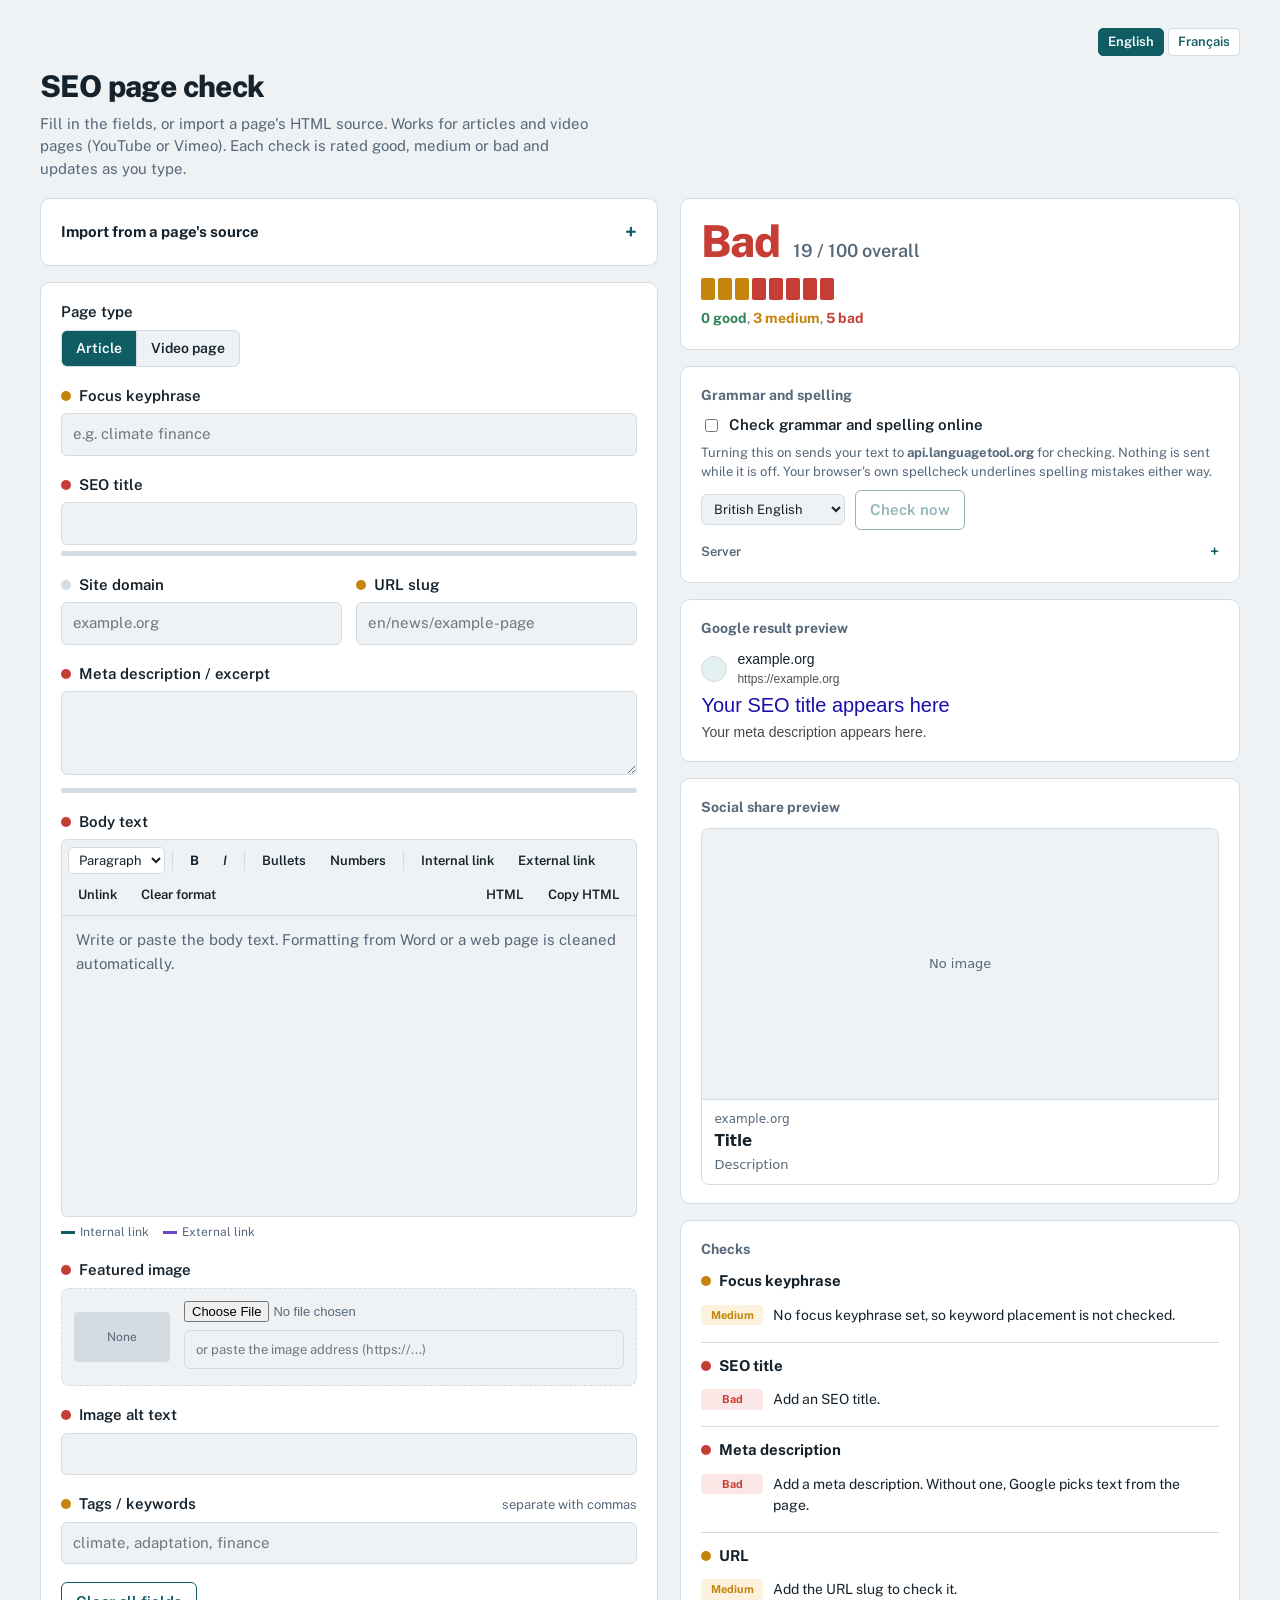
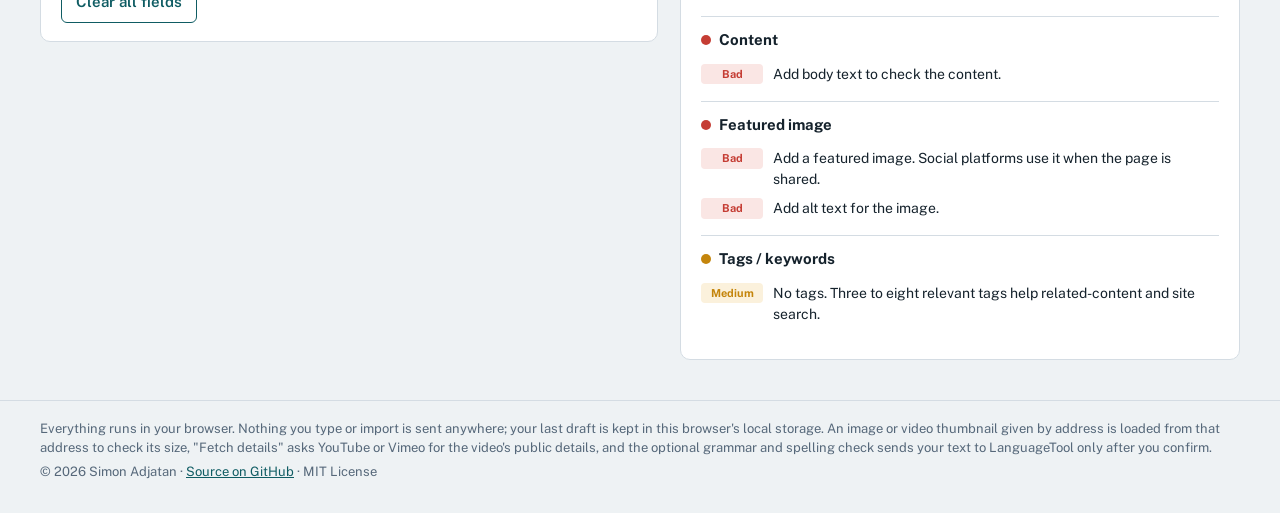
==== commit 30ac4c09: "Add spellcheck and optional LanguageTool grammar check - Browser spellcheck on all text fields and t" ====
--- a/index.html
+++ b/index.html
@@ -39,7 +39,7 @@
         <li>Open the source: Ctrl+U on Windows or Linux, Cmd+Option+U on a Mac (in Safari, turn on the Develop menu first).</li>
         <li>Select all, copy, and paste below.</li>
       </ol>
-      <textarea id="src" placeholder="Paste the full HTML source here"></textarea>
+      <textarea id="src" spellcheck="false" placeholder="Paste the full HTML source here"></textarea>
       <div class="btns">
         <button id="importBtn" type="button">Read source</button>
         <button id="exampleBtn" type="button" class="ghost">Load an example</button>
@@ -58,26 +58,26 @@
     </div>
     <div class="field">
       <label class="lbl" for="kp"><span class="dot" data-g="kp"></span>Focus keyphrase</label>
-      <input type="text" id="kp" placeholder="e.g. climate finance">
+      <input type="text" id="kp" spellcheck="true" placeholder="e.g. climate finance">
     </div>
     <div class="field">
       <label class="lbl" for="title"><span class="dot" data-g="title"></span>SEO title <span class="hint" id="titleHint"></span></label>
-      <input type="text" id="title">
+      <input type="text" id="title" spellcheck="true">
       <div class="meter"><span id="titleBar"></span></div>
     </div>
     <div class="row2 field">
       <div>
         <label class="lbl" for="domain"><span class="dot"></span>Site domain</label>
-        <input type="text" id="domain" placeholder="example.org">
+        <input type="text" id="domain" spellcheck="false" placeholder="example.org">
       </div>
       <div>
         <label class="lbl" for="slug"><span class="dot" data-g="slug"></span>URL slug</label>
-        <input type="text" id="slug" placeholder="en/news/example-page">
+        <input type="text" id="slug" spellcheck="false" placeholder="en/news/example-page">
       </div>
     </div>
     <div class="field">
       <label class="lbl" for="desc"><span class="dot" data-g="desc"></span>Meta description / excerpt <span class="hint" id="descHint"></span></label>
-      <textarea id="desc"></textarea>
+      <textarea id="desc" spellcheck="true"></textarea>
       <div class="meter"><span id="descBar"></span></div>
     </div>
     <div class="video-only vbox">
@@ -85,24 +85,24 @@
       <div class="field">
         <label class="lbl" for="vurl"><span class="dot" data-g="vurl"></span>YouTube or Vimeo address <span class="hint">or paste the embed code</span></label>
         <div class="inline">
-          <input type="text" id="vurl" placeholder="https://www.youtube.com/watch?v=... or https://vimeo.com/...">
+          <input type="text" id="vurl" spellcheck="false" placeholder="https://www.youtube.com/watch?v=... or https://vimeo.com/...">
           <button type="button" id="vfetch" title="Fill empty video fields from YouTube or Vimeo">Fetch details</button>
         </div>
         <p class="small" id="vmsg"></p>
       </div>
       <div class="field">
         <label class="lbl" for="vtitle"><span class="dot" data-g="vtitle"></span>Video title <span class="hint" id="vtitleHint"></span></label>
-        <input type="text" id="vtitle">
+        <input type="text" id="vtitle" spellcheck="true">
       </div>
       <div class="field">
         <label class="lbl" for="vdesc"><span class="dot" data-g="vdesc"></span>Video description <span class="hint" id="vdescHint"></span></label>
-        <textarea id="vdesc" placeholder="What the video shows. Add chapters on their own lines:&#10;0:00 Introduction&#10;1:15 First topic"></textarea>
+        <textarea id="vdesc" spellcheck="true" placeholder="What the video shows. Add chapters on their own lines:&#10;0:00 Introduction&#10;1:15 First topic"></textarea>
       </div>
       <div class="field">
         <label class="lbl" for="vthumb"><span class="dot" data-g="vthumb"></span>Thumbnail URL</label>
         <div class="drop">
           <div class="thumb vthumb" id="vprev">None</div>
-          <div class="info"><input type="text" id="vthumb" placeholder="https://..."><div id="vthumbInfo"></div></div>
+          <div class="info"><input type="text" id="vthumb" spellcheck="false" placeholder="https://..."><div id="vthumbInfo"></div></div>
         </div>
       </div>
       <div class="row2 field">
@@ -112,12 +112,12 @@
         </div>
         <div>
           <label class="lbl" for="vdur"><span class="dot" data-g="vdur"></span>Duration</label>
-          <input type="text" id="vdur" placeholder="4:35">
+          <input type="text" id="vdur" spellcheck="false" placeholder="4:35">
         </div>
       </div>
       <div class="field">
         <label class="lbl" for="vtrans"><span class="dot" data-g="vtrans"></span>Transcript <span class="hint" id="vtransHint"></span></label>
-        <textarea id="vtrans" class="tall" placeholder="Everything that is said in the video"></textarea>
+        <textarea id="vtrans" spellcheck="true" class="tall" placeholder="Everything that is said in the video"></textarea>
       </div>
       <div class="field">
         <label class="check"><span class="dot" data-g="vcap"></span><input type="checkbox" id="vcap"> Captions or subtitles are available</label>
@@ -147,13 +147,13 @@
         </div>
         <div class="rte-link" id="linkPanel" role="group" aria-label="Link">
           <strong id="linkLabel">Internal link</strong>
-          <input type="text" id="linkUrl" aria-label="Link address">
+          <input type="text" id="linkUrl" spellcheck="false" aria-label="Link address">
           <label><input type="checkbox" id="linkBlank"> Open in new tab</label>
           <button type="button" id="linkApply">Apply</button>
           <button type="button" class="ghost" id="linkCancel">Cancel</button>
           <span class="note" id="linkNote"></span>
         </div>
-        <div class="rte" id="bodyEditor" contenteditable="true" role="textbox" aria-multiline="true" aria-labelledby="bodyLbl" data-placeholder="Write or paste the body text. Formatting from Word or a web page is cleaned automatically."></div>
+        <div class="rte" id="bodyEditor" contenteditable="true" spellcheck="true" role="textbox" aria-multiline="true" aria-labelledby="bodyLbl" data-placeholder="Write or paste the body text. Formatting from Word or a web page is cleaned automatically."></div>
         <textarea id="bodyHtml" aria-label="Body HTML" spellcheck="false"></textarea>
       </div>
       <div class="rte-foot"><span class="k ki"><i></i>Internal link</span><span class="k ke"><i></i>External link</span><span id="linkCounts"></span><span id="copyMsg"></span></div>
@@ -164,18 +164,18 @@
         <div class="thumb" id="thumb">None</div>
         <div class="info">
           <input type="file" id="imgFile" accept="image/*" aria-label="Choose featured image">
-          <input type="text" id="imgUrl" placeholder="or paste the image address (https://...)" aria-label="Featured image address">
+          <input type="text" id="imgUrl" spellcheck="false" placeholder="or paste the image address (https://...)" aria-label="Featured image address">
           <div id="imgInfo"></div>
         </div>
       </div>
     </div>
     <div class="field">
       <label class="lbl" for="alt"><span class="dot" data-g="image"></span>Image alt text</label>
-      <input type="text" id="alt">
+      <input type="text" id="alt" spellcheck="true">
     </div>
     <div class="field">
       <label class="lbl" for="tags"><span class="dot" data-g="tags"></span>Tags / keywords <span class="hint">separate with commas</span></label>
-      <input type="text" id="tags" placeholder="climate, adaptation, finance">
+      <input type="text" id="tags" spellcheck="true" placeholder="climate, adaptation, finance">
     </div>
     <div class="btns">
       <button type="button" class="ghost" id="clearBtn">Clear all fields</button>
@@ -185,6 +185,21 @@
 
 <aside class="results">
   <div class="verdict" id="verdict"></div>
+  <div class="panel ltbox">
+    <h2>Grammar and spelling</h2>
+    <label class="check"><input type="checkbox" id="ltOn"> Check grammar and spelling online</label>
+    <p class="small">Turning this on sends your text to <b class="lthost"></b> for checking. Nothing is sent while it is off. Your browser's own spellcheck underlines spelling mistakes either way.</p>
+    <div class="btns">
+      <select id="ltLang" aria-label="English variant"><option value="en-GB">British English</option><option value="en-US">American English</option></select>
+      <button type="button" class="ghost" id="ltCheck" disabled>Check now</button>
+      <span id="ltMsg" class="small" role="status"></span>
+    </div>
+    <details class="ltserver">
+      <summary>Server</summary>
+      <input type="text" id="ltServer" spellcheck="false" aria-label="LanguageTool server address" placeholder="https://api.languagetool.org/v2/check">
+      <p class="small">Leave empty to use the free public LanguageTool service. To keep text inside your organisation, enter the address of your own LanguageTool server, ending in /v2/check.</p>
+    </details>
+  </div>
   <div class="previews">
     <div class="panel pv"><h2>Google result preview</h2><div class="serp" id="serp"></div></div>
     <div class="panel pv"><h2>Social share preview</h2><div class="social" id="social"></div></div>
@@ -200,9 +215,16 @@
 </main>
 
 <footer class="foot"><div class="wrap">
-  <p>Everything runs in your browser. Nothing you type or import is sent anywhere; your last draft is kept in this browser's local storage. An image or video thumbnail given by address is loaded from that address to check its size, and "Fetch details" asks YouTube or Vimeo for the video's public details.</p>
+  <p>Everything runs in your browser. Nothing you type or import is sent anywhere; your last draft is kept in this browser's local storage. An image or video thumbnail given by address is loaded from that address to check its size, "Fetch details" asks YouTube or Vimeo for the video's public details, and the optional grammar and spelling check sends your text to LanguageTool only after you confirm.</p>
   <p>&copy; 2026 Simon Adjatan &middot; <a href="https://github.com/Thecoolsim/SEO-page-check">Source on GitHub</a> &middot; MIT License</p>
 </div></footer>
+
+<dialog id="ltDialog" aria-labelledby="ltDlgTitle">
+  <h2 id="ltDlgTitle">Send your text to LanguageTool?</h2>
+  <p>To check grammar and spelling, your keyphrase, titles, descriptions, body text, alt text, tags and transcript will be sent to <b class="lthost"></b><span class="ltpublic">, a service run by LanguageTool GmbH in Germany</span>. Don't use this for confidential drafts.</p>
+  <p>The text is sent again after you make changes, for as long as the check stays on. Nothing is sent until you confirm.</p>
+  <div class="btns"><button type="button" id="ltSend">Send and check</button><button type="button" class="ghost" id="ltCancel" autofocus>Cancel</button></div>
+</dialog>
 
 <script src="seo-page-check.js"></script>
 </body>
--- a/seo-page-check.css
+++ b/seo-page-check.css
@@ -180,3 +180,19 @@
 .langs a:hover{border-color:var(--accent)}
 .langs span{background:var(--accent);border-color:var(--accent);color:var(--surface)}
 #imgUrl{margin:8px 0 4px}
+.ltbox{margin-bottom:16px}
+.ltbox h2{font-size:14px;font-weight:700;margin:0 0 8px;color:var(--muted)}
+.ltbox .btns{margin-top:8px}
+.ltbox select{font:inherit;font-size:13px;color:var(--ink);background:var(--bg);border:1px solid var(--line);border-radius:6px;padding:6px 8px}
+.ltbox button:disabled{opacity:.45;cursor:default}
+.ltserver{margin-top:10px}
+.ltserver summary{font-size:13px;font-weight:600;color:var(--muted)}
+.ltserver summary::after{font-size:16px}
+.ltserver input{margin-top:8px;font-size:13px}
+#ltDialog{max-width:520px;width:calc(100% - 32px);border:1px solid var(--line);border-radius:10px;background:var(--surface);color:var(--ink);padding:20px 22px}
+#ltDialog::backdrop{background:rgba(10,20,26,.55)}
+#ltDialog h2{font-size:18px;margin:0 0 10px}
+#ltDialog p{margin:0 0 10px;font-size:14px}
+.group.lang li{grid-template-columns:86px 1fr}
+.group li.x{font-size:13px;color:var(--muted)}
+.group li.x .tag{background:var(--bg);color:var(--muted);border:1px solid var(--line)}
